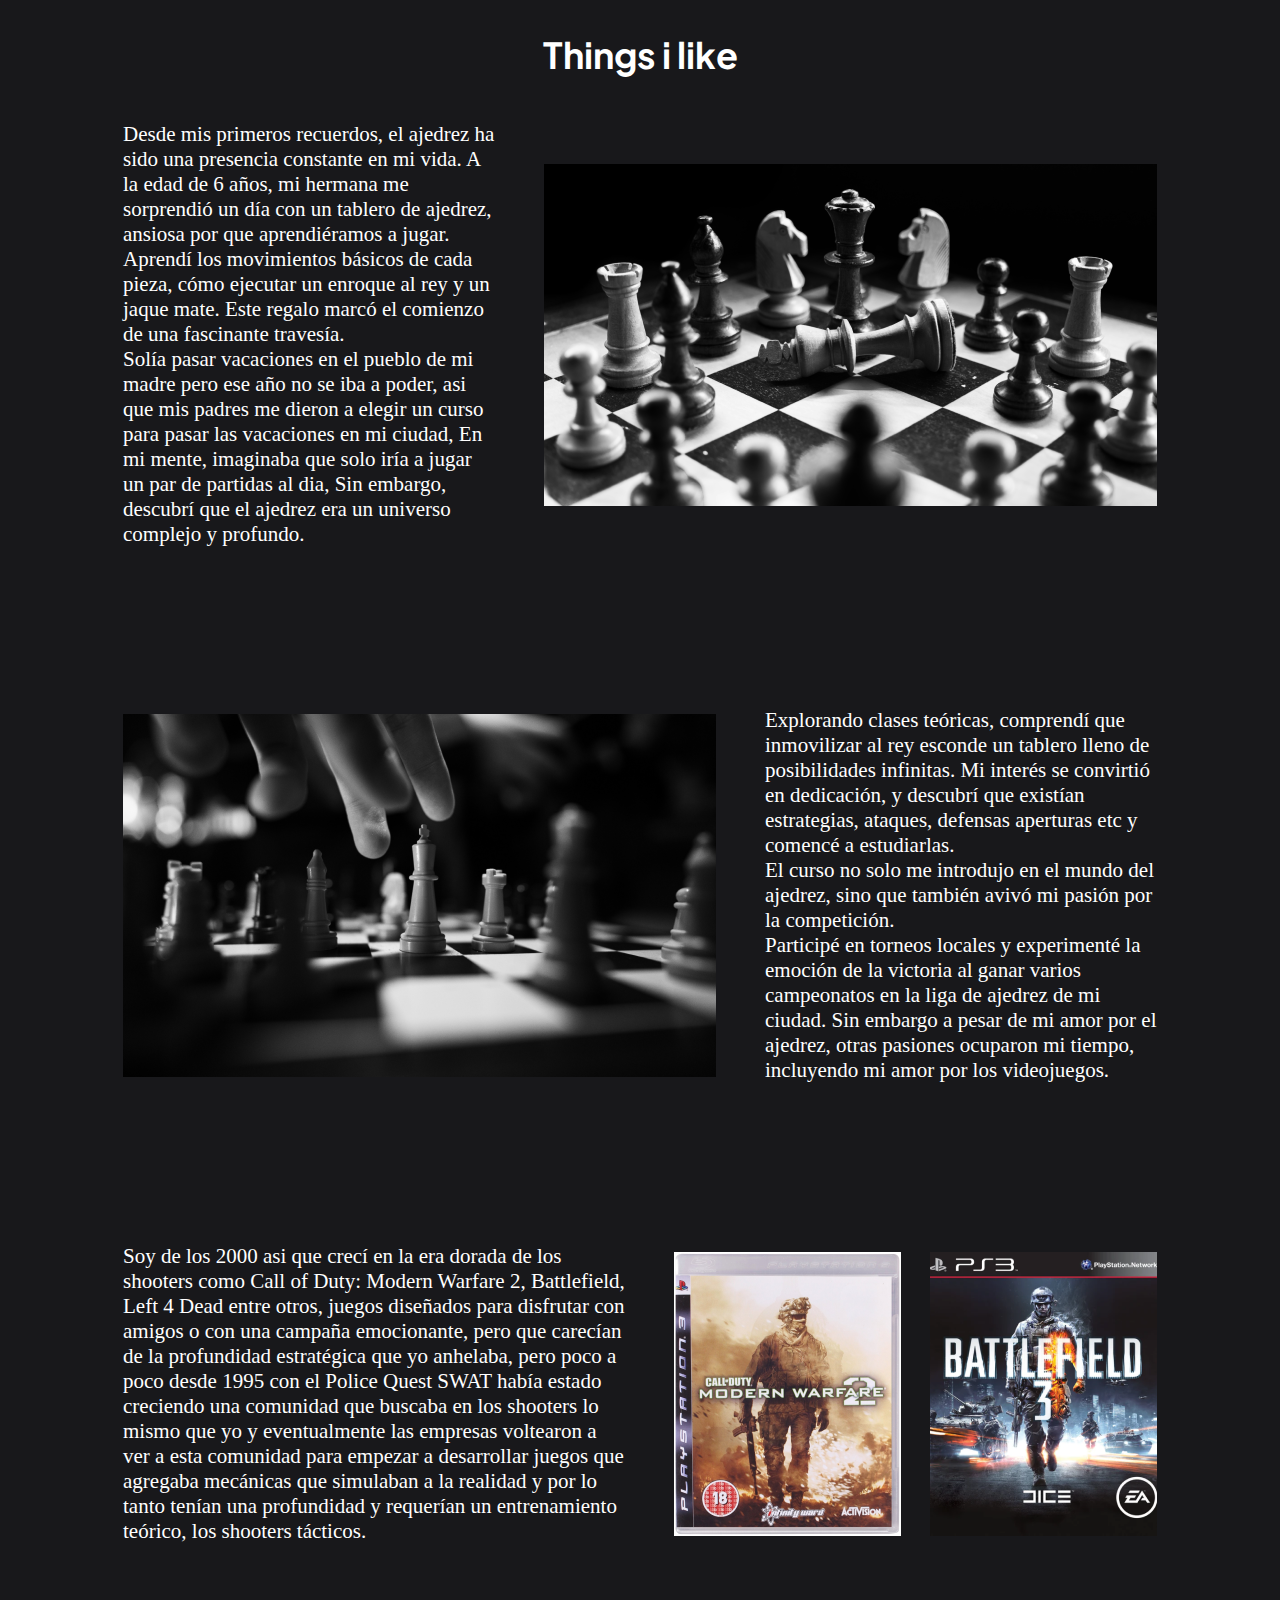
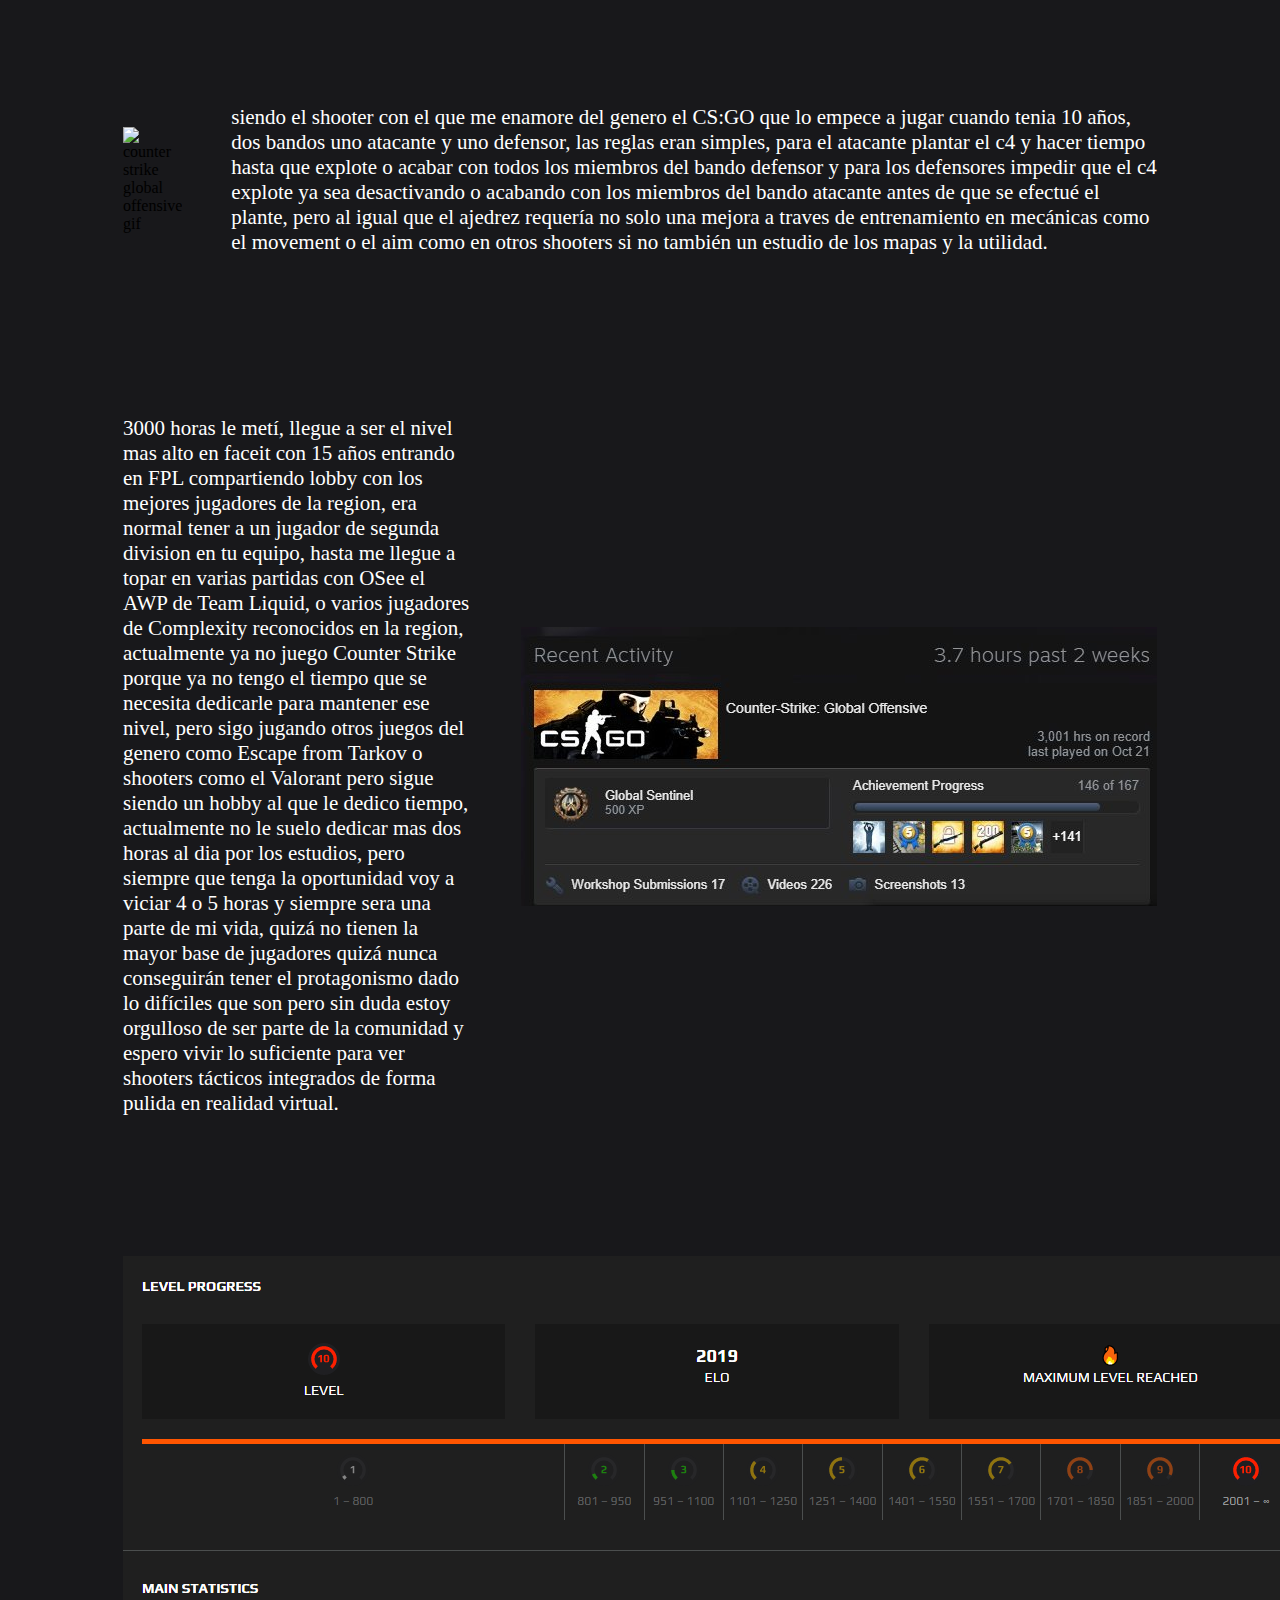
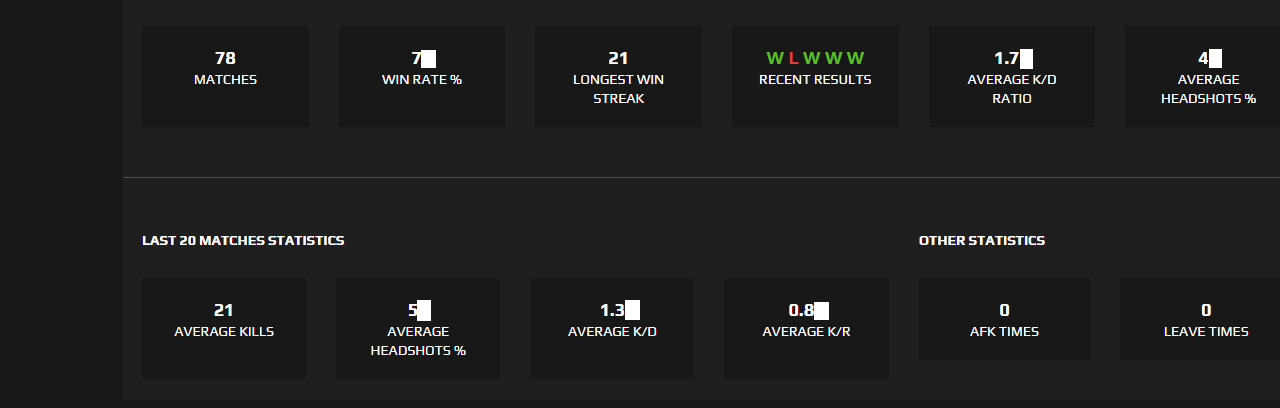
==== index.html @ f1606db0 "file creation and index structure" ====
<!DOCTYPE html>
<html lang="en">
  <head>
    <meta charset="UTF-8" />
    <meta name="viewport" content="width=device-width, initial-scale=1.0" />
    <link rel="stylesheet" href="/assets/styles.css" />
    <link rel="preconnect" href="https://fonts.googleapis.com" />
    <link rel="preconnect" href="https://fonts.gstatic.com" crossorigin />
    <link
      href="https://fonts.googleapis.com/css2?family=Plus+Jakarta+Sans&display=swap"
      rel="stylesheet"
    />
    <title>Things i like</title>
  </head>
  <body>
    <header class="title">
      <h1>Things i like</h1>
    </header>
    <main>
      <article class="container">
        <div class="left-text-container">
          <p class="big-text">
            Desde mis primeros recuerdos, el ajedrez ha sido una presencia
            constante en mi vida. A la edad de 6 años, mi hermana me sorprendió
            un día con un tablero de ajedrez, ansiosa por que aprendiéramos a
            jugar. Aprendí los movimientos básicos de cada pieza, cómo ejecutar
            un enroque al rey y un jaque mate. Este regalo marcó el comienzo de
            una fascinante travesía. <br />
            Solía pasar vacaciones en el pueblo de mi madre pero ese año no se
            iba a poder, asi que mis padres me dieron a elegir un curso para
            pasar las vacaciones en mi ciudad, En mi mente, imaginaba que solo
            iría a jugar un par de partidas al dia, Sin embargo, descubrí que el
            ajedrez era un universo complejo y profundo.
          </p>
        </div>

        <aside class="images">
          <img src="/assets/img/Chess1.png" alt="Chessboard" />
        </aside>
      </article>

      <article class="container2">
        <aside class="images">
          <img src="/assets/img/Chess2.png" alt="Chessboard two" />
        </aside>
        <div class="right-text-container">
          <p class="big-text">
            Explorando clases teóricas, comprendí que inmovilizar al rey esconde
            un tablero lleno de posibilidades infinitas. Mi interés se convirtió
            en dedicación, y descubrí que existían estrategias, ataques,
            defensas aperturas etc y comencé a estudiarlas. <br />
            El curso no solo me introdujo en el mundo del ajedrez, sino que
            también avivó mi pasión por la competición. <br />Participé en
            torneos locales y experimenté la emoción de la victoria al ganar
            varios campeonatos en la liga de ajedrez de mi ciudad. Sin embargo a
            pesar de mi amor por el ajedrez, otras pasiones ocuparon mi tiempo,
            incluyendo mi amor por los videojuegos.
          </p>
        </div>
      </article>

      <article class="container2">
        <div class="left-text-container">
          <p class="big-text">
            Soy de los 2000 asi que crecí en la era dorada de los shooters como
            Call of Duty: Modern Warfare 2, Battlefield, Left 4 Dead entre
            otros, juegos diseñados para disfrutar con amigos o con una campaña
            emocionante, pero que carecían de la profundidad estratégica que yo
            anhelaba, pero poco a poco desde 1995 con el Police Quest SWAT había
            estado creciendo una comunidad que buscaba en los shooters lo mismo
            que yo y eventualmente las empresas voltearon a ver a esta comunidad
            para empezar a desarrollar juegos que agregaba mecánicas que
            simulaban a la realidad y por lo tanto tenían una profundidad y
            requerían un entrenamiento teórico, los shooters tácticos.
          </p>
        </div>

        <aside class="images">
          <img
            class="MW2"
            src="/assets/img/MW2.png"
            alt="Modern Warfare 2 poster"
          />
          <img src="/assets/img/Battlefield 3.png" alt="Battlefield 3 poster" />
        </aside>
      </article>

      <article class="container2">
        <aside class="images">
          <img
            src="/assets/img/csgo.gif"
            alt="counter strike global offensive gif"
          />
        </aside>
        <div class="right-text-container">
          <p class="big-text">
            siendo el shooter con el que me enamore del genero el CS:GO que lo
            empece a jugar cuando tenia 10 años, dos bandos uno atacante y uno
            defensor, las reglas eran simples, para el atacante plantar el c4 y
            hacer tiempo hasta que explote o acabar con todos los miembros del
            bando defensor y para los defensores impedir que el c4 explote ya
            sea desactivando o acabando con los miembros del bando atacante
            antes de que se efectué el plante, pero al igual que el ajedrez
            requería no solo una mejora a traves de entrenamiento en mecánicas
            como el movement o el aim como en otros shooters si no también un
            estudio de los mapas y la utilidad.
          </p>
        </div>
      </article>

      <article class="container2">
        <div class="left-text-container">
          <p class="big-text">
            3000 horas le metí, llegue a ser el nivel mas alto en faceit con 15
            años entrando en FPL compartiendo lobby con los mejores jugadores de
            la region, era normal tener a un jugador de segunda division en tu
            equipo, hasta me llegue a topar en varias partidas con OSee el AWP
            de Team Liquid, o varios jugadores de Complexity reconocidos en la
            region, actualmente ya no juego Counter Strike porque ya no tengo el
            tiempo que se necesita dedicarle para mantener ese nivel, pero sigo
            jugando otros juegos del genero como Escape from Tarkov o shooters
            como el Valorant pero sigue siendo un hobby al que le dedico tiempo,
            actualmente no le suelo dedicar mas dos horas al dia por los
            estudios, pero siempre que tenga la oportunidad voy a viciar 4 o 5
            horas y siempre sera una parte de mi vida, quizá no tienen la mayor
            base de jugadores quizá nunca conseguirán tener el protagonismo dado
            lo difíciles que son pero sin duda estoy orgulloso de ser parte de
            la comunidad y espero vivir lo suficiente para ver shooters tácticos
            integrados de forma pulida en realidad virtual.
          </p>
        </div>
        <aside class="images">
          <img src="/assets/img/Steam.png" alt="Steam Account" />
        </aside>
      </article>

      <section class="container2">
        <aside class="images">
          <img src="/assets/img/Faceit.png" alt="Faceit Account" />
        </aside>
      </section>
    </main>
  </body>
</html>
---- assets/styles.css ----
body {
  background: #18181b;
}

h1 {
  color: #fff;
  font-family: "Plus Jakarta Sans";
  font-size: 36px;
  font-style: normal;
  font-weight: 700;
  line-height: normal;
}

.title {
  display: flex;
  align-items: center;
  justify-content: center;
}

.left-text-container {
  margin-right: 49px;
}

.right-text-container {
  margin-left: 49px;
}

.big-text {
  color: #fff;
  font-family: "Microsoft Sans Serif";
  font-size: 21px;
  font-style: normal;
  font-weight: 400;
  line-height: normal;
}

.container {
  display: flex;
  align-items: center;
  padding-right: 115px;
  padding-left: 115px;
}

.container2 {
  display: flex;
  align-items: center;
  padding-right: 115px;
  padding-left: 115px;
  margin-top: 119px;
}

.images {
  display: flex;
}

.MW2 {
  padding-right: 29px;
}
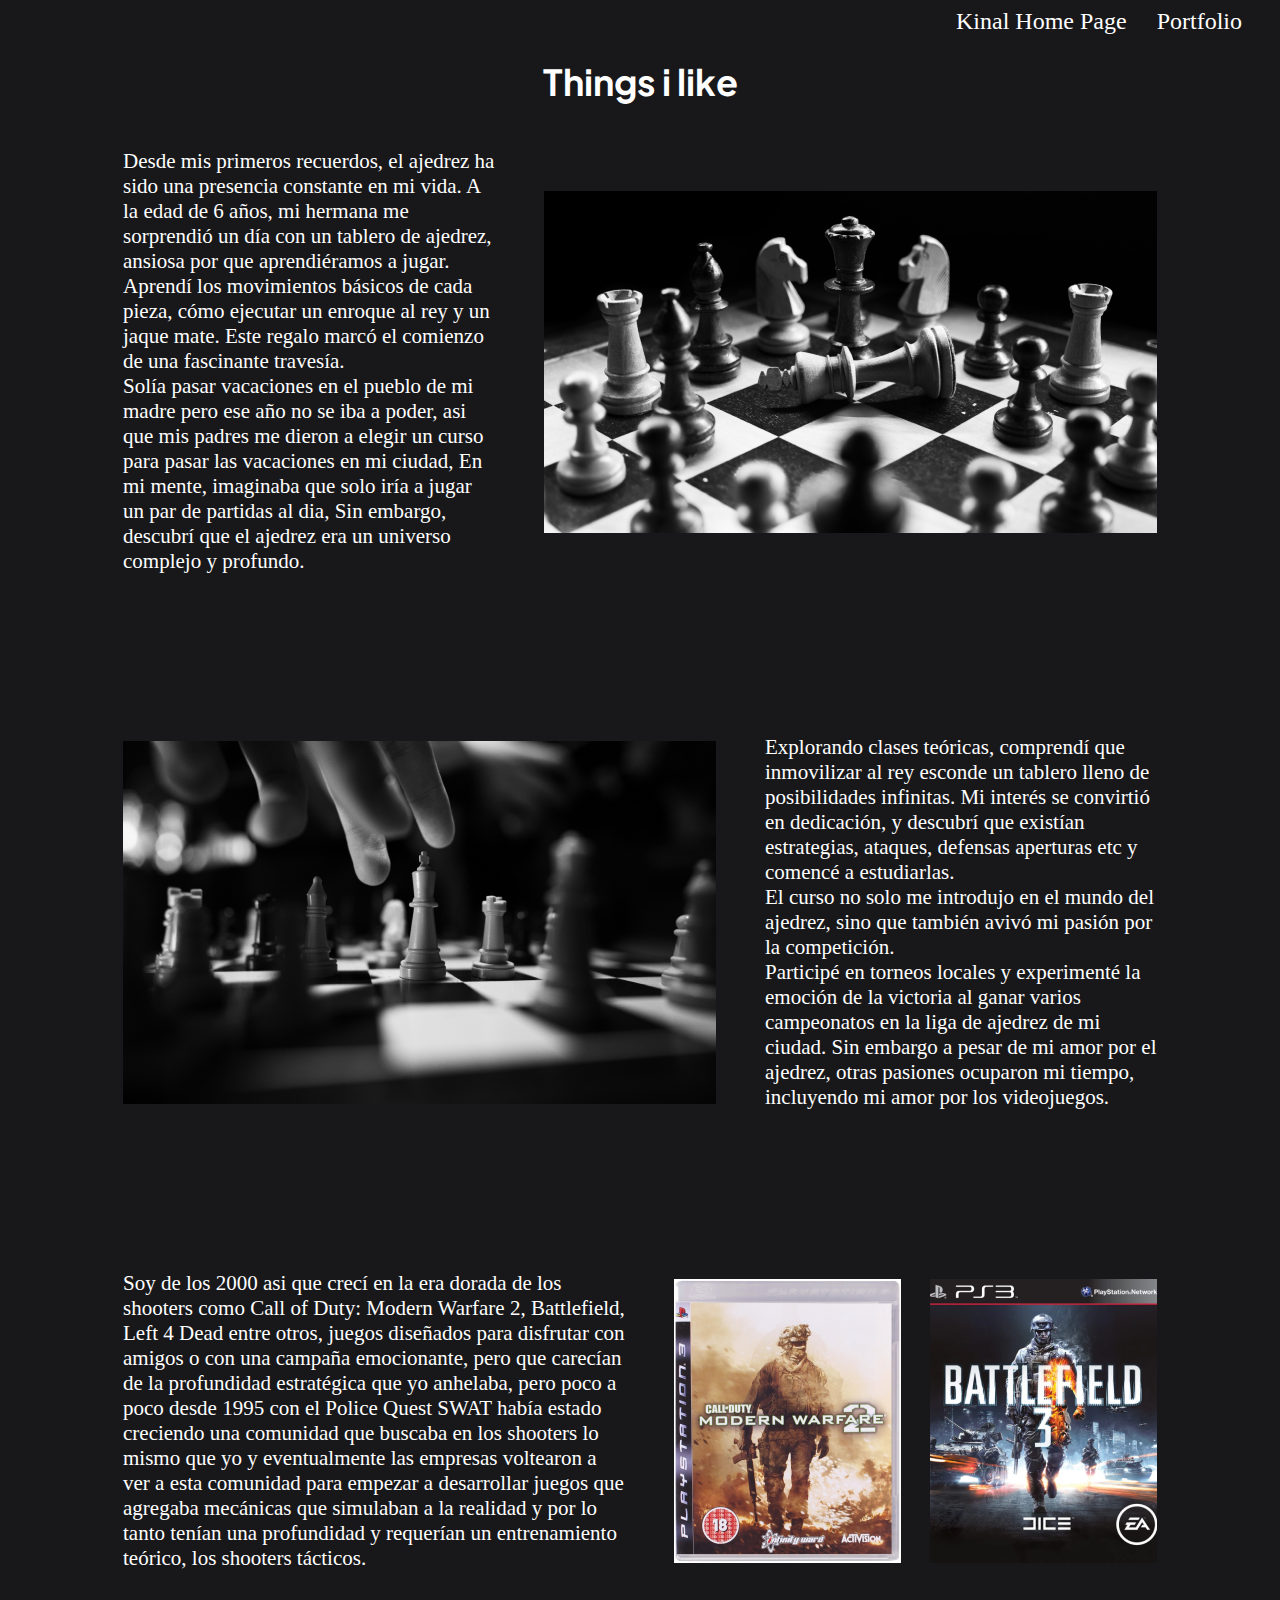
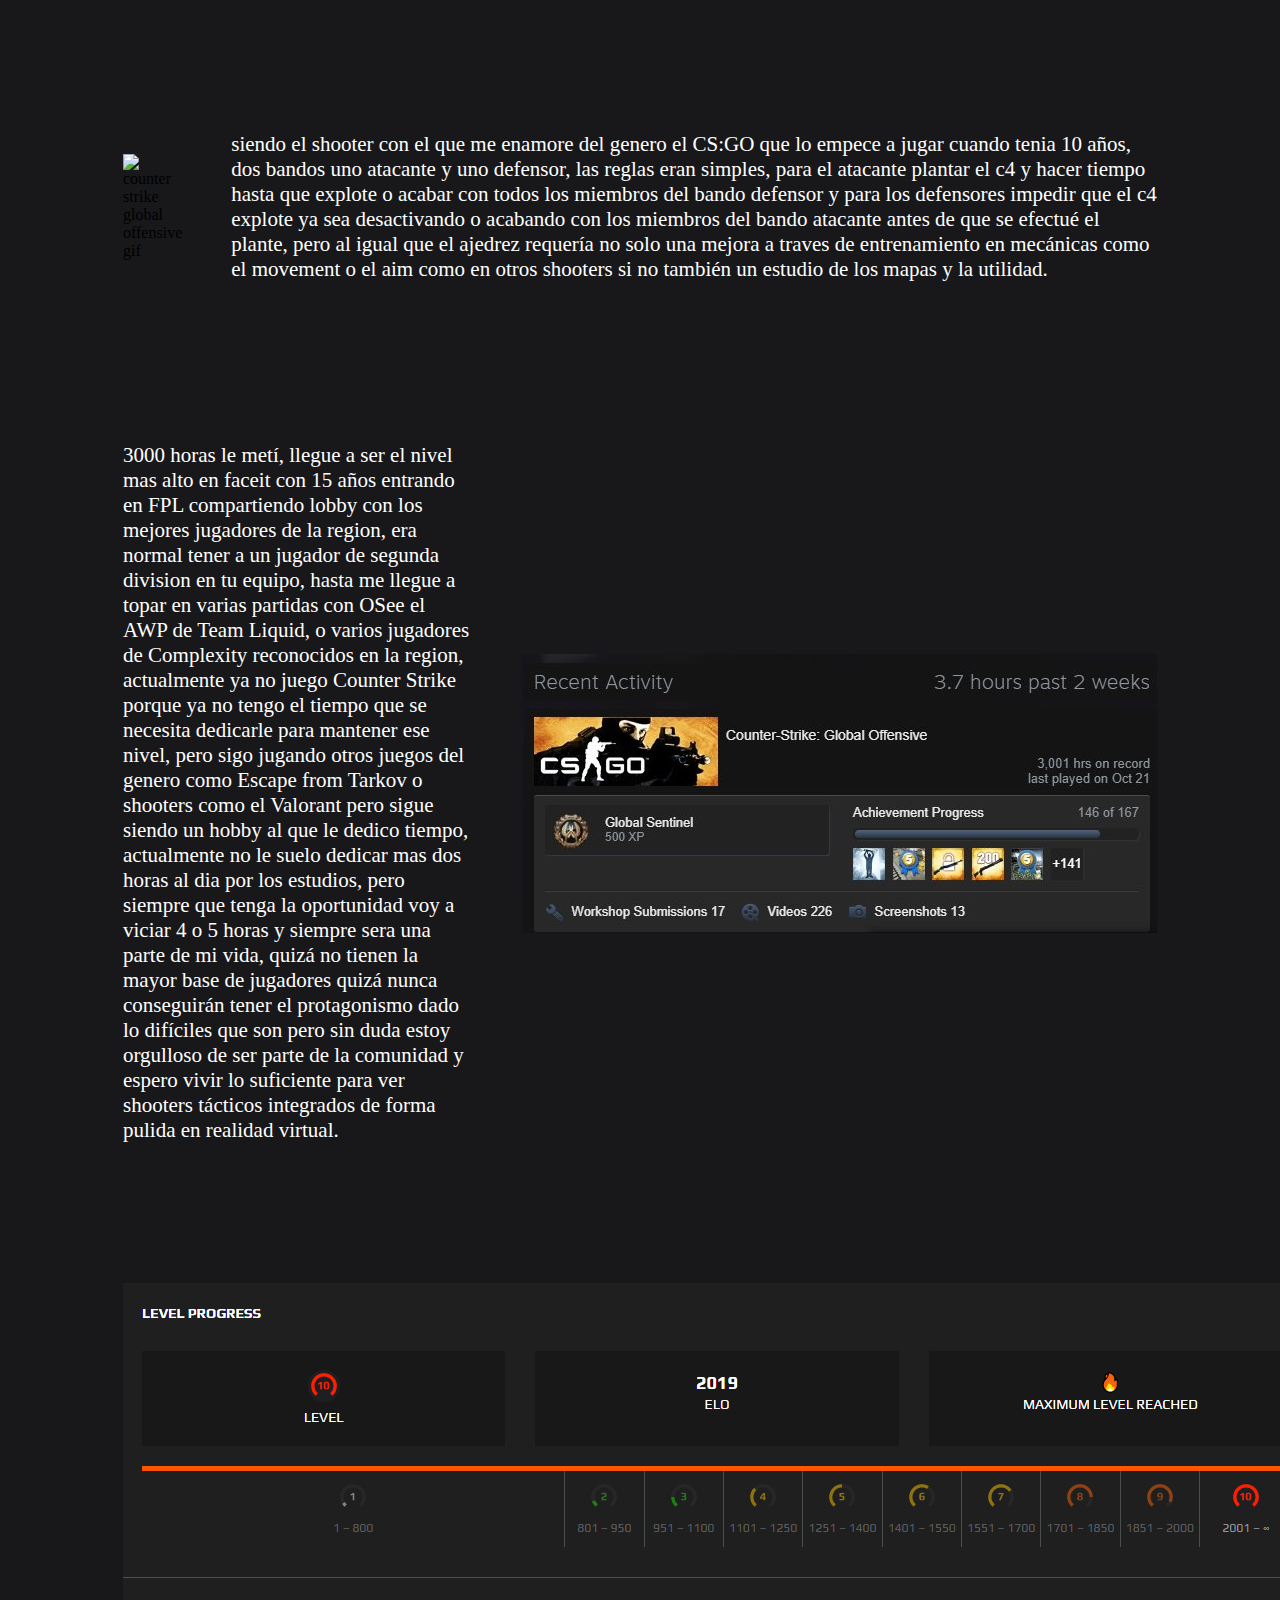
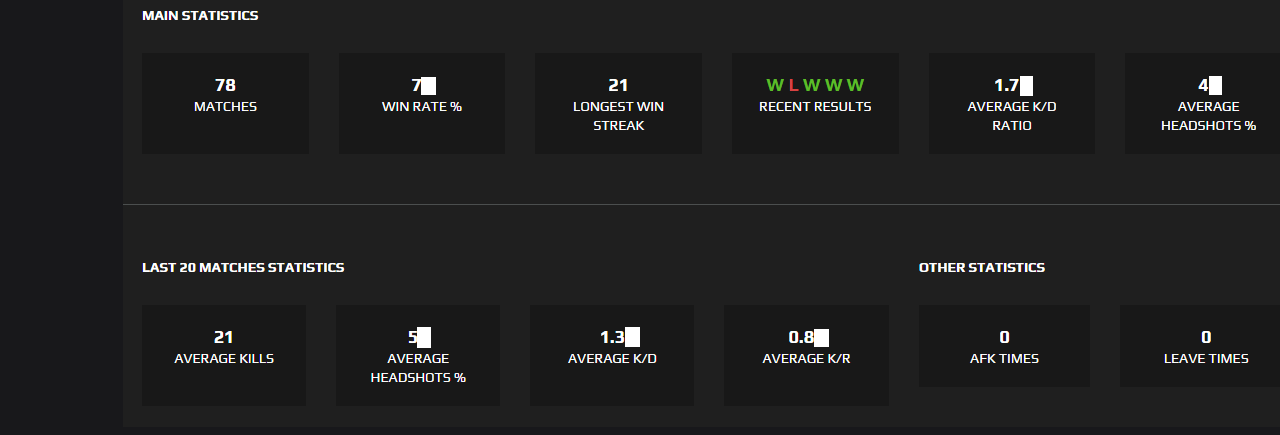
==== commit 58871466: "Kinal Home Page Redesign structure, nav-bar on index that leades to the other pages, and portfolio H" ====
--- a/index.html
+++ b/index.html
@@ -3,7 +3,7 @@
   <head>
     <meta charset="UTF-8" />
     <meta name="viewport" content="width=device-width, initial-scale=1.0" />
-    <link rel="stylesheet" href="/assets/styles.css" />
+    <link rel="stylesheet" href="/assets/styles/styles_things_i_like.css" />
     <link rel="preconnect" href="https://fonts.googleapis.com" />
     <link rel="preconnect" href="https://fonts.gstatic.com" crossorigin />
     <link
@@ -13,6 +13,10 @@
     <title>Things i like</title>
   </head>
   <body>
+    <nav class="nav-bar">
+      <a href="/assets/pages/kinal_home_page.html">Kinal Home Page</a>
+      <a href="/assets/pages/portfolio.html">Portfolio</a>
+    </nav>
     <header class="title">
       <h1>Things i like</h1>
     </header>
--- a/assets/styles/styles_things_i_like.css
+++ b/assets/styles/styles_things_i_like.css
@@ -0,0 +1,76 @@
+body {
+  background: #18181b;
+}
+
+h1 {
+  color: #fff;
+  font-family: "Plus Jakarta Sans";
+  font-size: 36px;
+  font-style: normal;
+  font-weight: 700;
+  line-height: normal;
+}
+
+.title {
+  display: flex;
+  align-items: center;
+  justify-content: center;
+}
+
+.left-text-container {
+  margin-right: 49px;
+}
+
+.right-text-container {
+  margin-left: 49px;
+}
+
+.big-text {
+  color: #fff;
+  font-family: "Microsoft Sans Serif";
+  font-size: 21px;
+  font-style: normal;
+  font-weight: 400;
+  line-height: normal;
+}
+
+.container {
+  display: flex;
+  align-items: center;
+  padding-right: 115px;
+  padding-left: 115px;
+}
+
+.container2 {
+  display: flex;
+  align-items: center;
+  padding-right: 115px;
+  padding-left: 115px;
+  margin-top: 119px;
+}
+
+.images {
+  display: flex;
+}
+
+.MW2 {
+  padding-right: 29px;
+}
+
+.nav-bar {
+  display: flex;
+  align-items: center;
+  justify-content: end;
+  padding-right: 30px;
+}
+
+.nav-bar a {
+  padding-left: 30px;
+  text-decoration: none;
+  color: #fff;
+  font-family: "Microsoft Sans Serif";
+  font-size: 24px;
+  font-style: normal;
+  font-weight: 400;
+  line-height: normal;
+}
